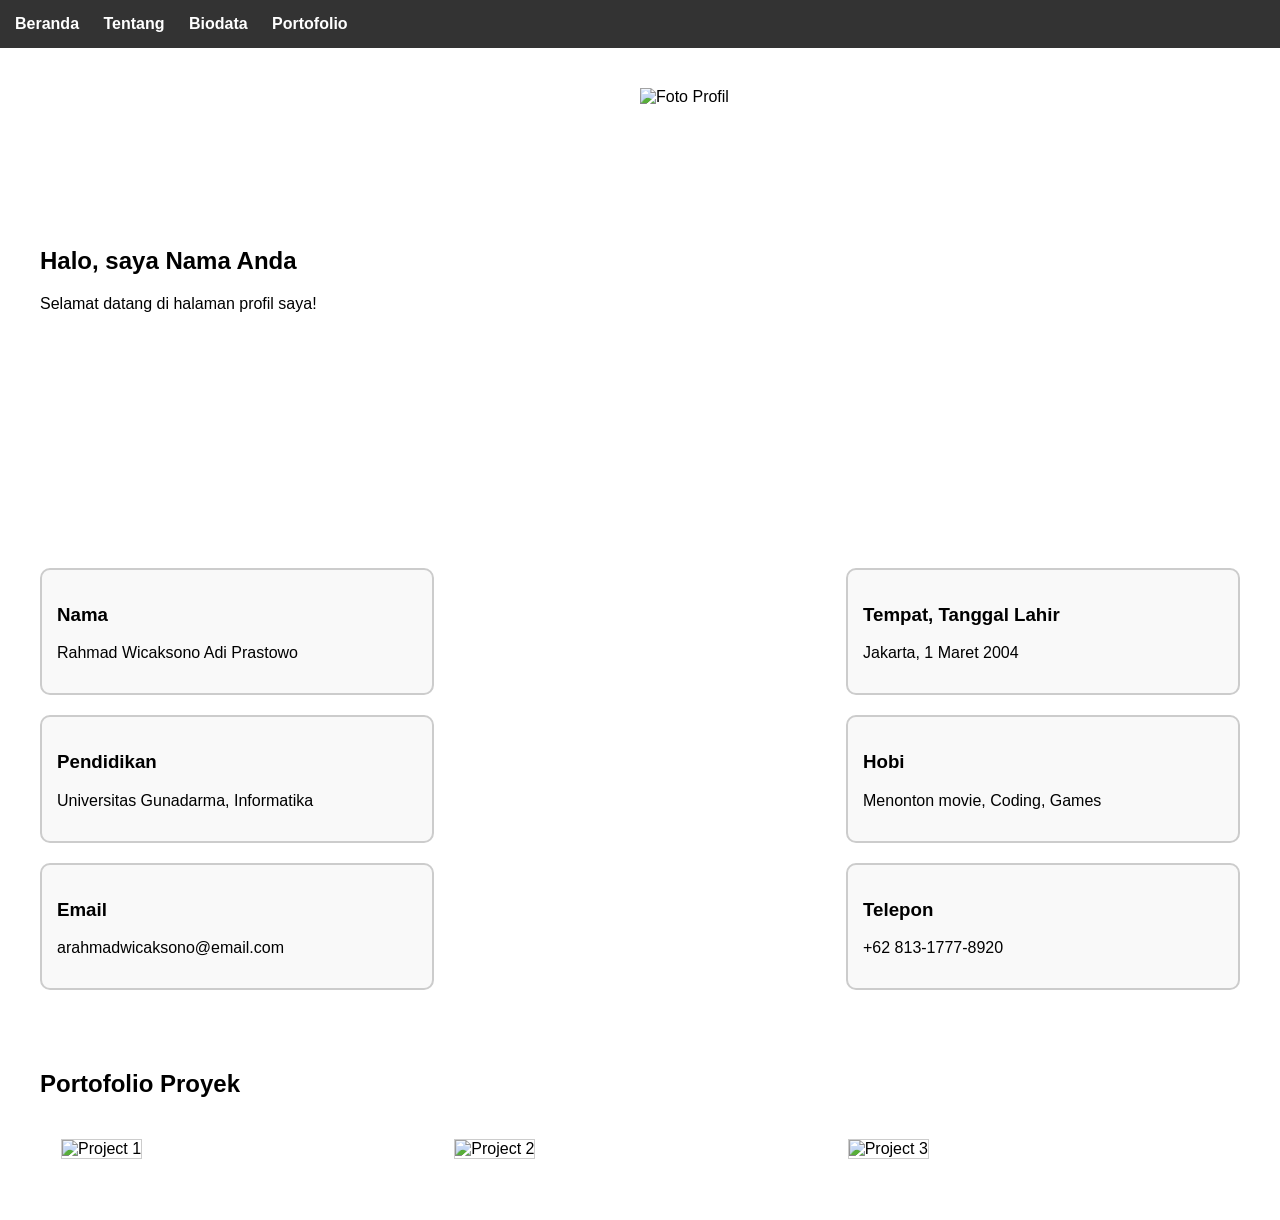
==== portofolio.html @ 7f67df23 "Initial commit: Profil Biodata HTML" ====
<!DOCTYPE html>
<html lang="id">
<head>
  <meta charset="UTF-8">
  <title>Profil Biodata</title>
  <style>
    body {
      font-family: Arial, sans-serif;
      margin: 0;
      padding: 0;
    }

    nav {
      background-color: #333;
      padding: 15px;
    }

    nav a {
      color: white;
      text-decoration: none;
      margin-right: 20px;
      font-weight: bold;
    }

    section {
      padding: 40px;
    }

    .intro {
      display: flex;
      align-items: center;
      justify-content: space-between;
    }

    .intro img {
      width: 600px;
      height: 400px;
      object-fit: cover;
    }

    .biodata {
      display: flex;
      flex-wrap: wrap;
      gap: 20px;
      justify-content: space-between;
    }

    .biodata-box {
      width: 30%;
      border: 2px solid #ccc;
      padding: 15px;
      border-radius: 10px;
      background-color: #f9f9f9;
    }

    .portfolio table {
      width: 100%;
      border-spacing: 20px;
    }

    .portfolio img {
      width: 350px;
      height: 200px;
      object-fit: cover;
      border: 1px solid #ccc;
    }

    h2 {
      margin-top: 0;
    }
  </style>
</head>
<body>

  <!-- Section 1: Navigasi -->
  <nav>
    <a href="#">Beranda</a>
    <a href="#">Tentang</a>
    <a href="#">Biodata</a>
    <a href="#">Portofolio</a>
  </nav>

  <!-- Section 2: Judul dan Gambar -->
  <section class="intro">
    <div>
      <h2>Halo, saya Nama Anda</h2>
      <p>Selamat datang di halaman profil saya!</p>
    </div>
    <img src="https://via.placeholder.com/600x400" alt="Foto Profil">
  </section>

  <!-- Section 3: Biodata (6 box About Me) -->
  <section class="biodata">
    <div class="biodata-box">
      <h3>Nama</h3>
      <p>Rahmad Wicaksono Adi Prastowo</p>
    </div>
    <div class="biodata-box">
      <h3>Tempat, Tanggal Lahir</h3>
      <p>Jakarta, 1 Maret 2004</p>
    </div>
    <div class="biodata-box">
      <h3>Pendidikan</h3>
      <p>Universitas Gunadarma, Informatika</p>
    </div>
    <div class="biodata-box">
      <h3>Hobi</h3>
      <p>Menonton movie, Coding, Games</p>
    </div>
    <div class="biodata-box">
      <h3>Email</h3>
      <p>arahmadwicaksono@email.com</p>
    </div>
    <div class="biodata-box">
      <h3>Telepon</h3>
      <p>+62 813-1777-8920</p>
    </div>
  </section>

  <!-- Section 4: Portofolio dengan HTML Table -->
  <section class="portfolio">
    <h2>Portofolio Proyek</h2>
    <table>
      <tr>
        <td><img src="https://via.placeholder.com/350x200" alt="Project 1"></td>
        <td><img src="https://via.placeholder.com/350x200" alt="Project 2"></td>
        <td><img src="https://via.placeholder.com/350x200" alt="Project 3"></td>
      </tr>
    </table>
  </section>

</body>
</html>
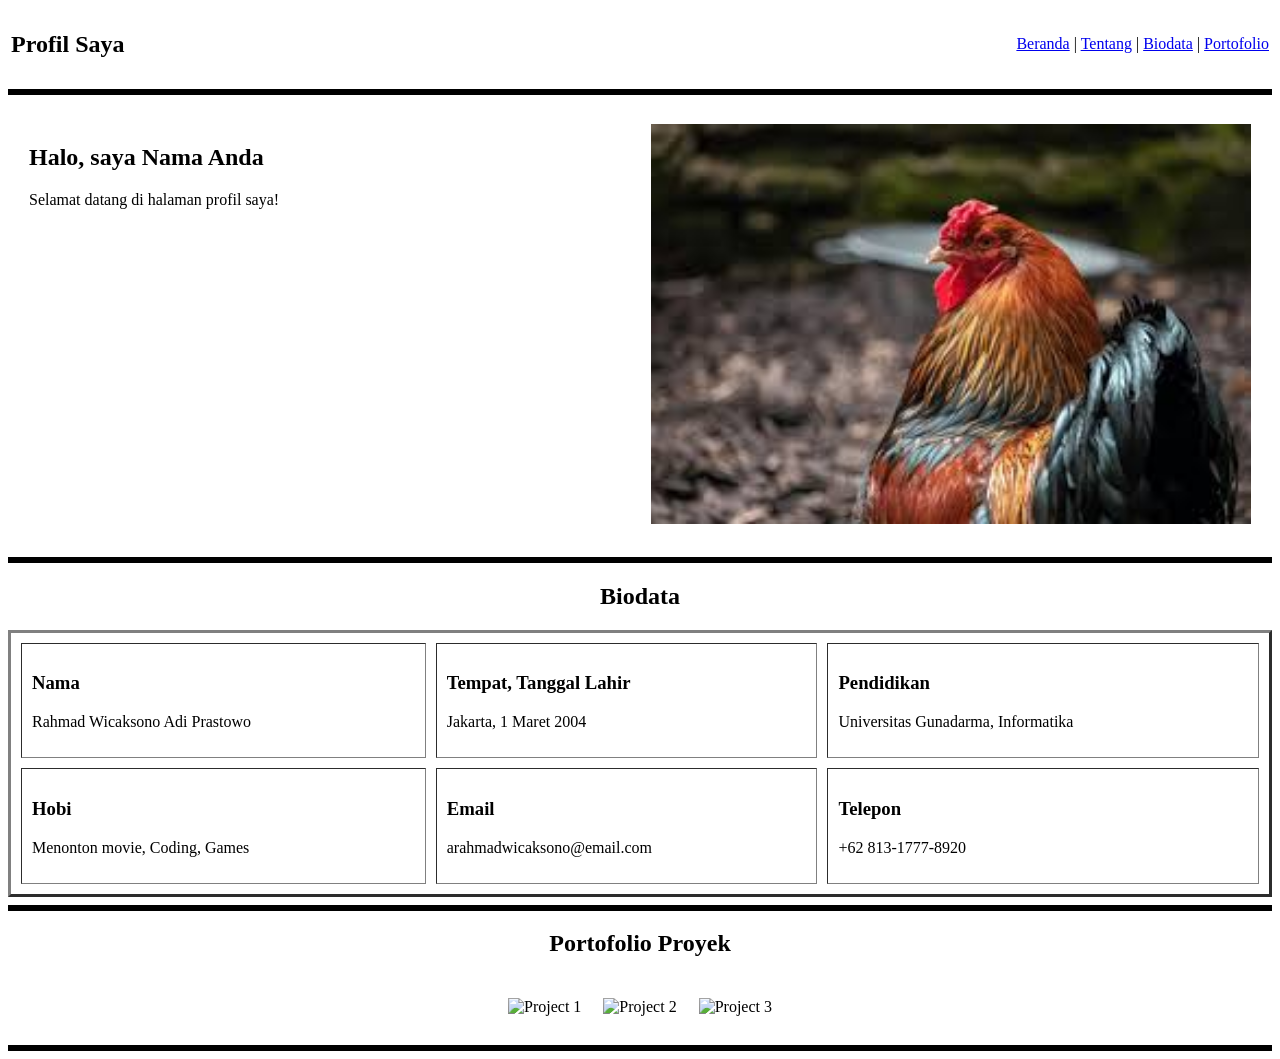
==== commit 240ef9c2: "Update: perubahan terbaru pada halaman profil" ====
--- a/portofolio.html
+++ b/portofolio.html
@@ -3,131 +3,103 @@
 <head>
   <meta charset="UTF-8">
   <title>Profil Biodata</title>
-  <style>
-    body {
-      font-family: Arial, sans-serif;
-      margin: 0;
-      padding: 0;
-    }
-
-    nav {
-      background-color: #333;
-      padding: 15px;
-    }
-
-    nav a {
-      color: white;
-      text-decoration: none;
-      margin-right: 20px;
-      font-weight: bold;
-    }
-
-    section {
-      padding: 40px;
-    }
-
-    .intro {
-      display: flex;
-      align-items: center;
-      justify-content: space-between;
-    }
-
-    .intro img {
-      width: 600px;
-      height: 400px;
-      object-fit: cover;
-    }
-
-    .biodata {
-      display: flex;
-      flex-wrap: wrap;
-      gap: 20px;
-      justify-content: space-between;
-    }
-
-    .biodata-box {
-      width: 30%;
-      border: 2px solid #ccc;
-      padding: 15px;
-      border-radius: 10px;
-      background-color: #f9f9f9;
-    }
-
-    .portfolio table {
-      width: 100%;
-      border-spacing: 20px;
-    }
-
-    .portfolio img {
-      width: 350px;
-      height: 200px;
-      object-fit: cover;
-      border: 1px solid #ccc;
-    }
-
-    h2 {
-      margin-top: 0;
-    }
-  </style>
 </head>
 <body>
 
-  <!-- Section 1: Navigasi -->
-  <nav>
-    <a href="#">Beranda</a>
-    <a href="#">Tentang</a>
-    <a href="#">Biodata</a>
-    <a href="#">Portofolio</a>
-  </nav>
-
-  <!-- Section 2: Judul dan Gambar -->
-  <section class="intro">
-    <div>
-      <h2>Halo, saya Nama Anda</h2>
-      <p>Selamat datang di halaman profil saya!</p>
-    </div>
-    <img src="https://via.placeholder.com/600x400" alt="Foto Profil">
-  </section>
-
-  <!-- Section 3: Biodata (6 box About Me) -->
-  <section class="biodata">
-    <div class="biodata-box">
-      <h3>Nama</h3>
-      <p>Rahmad Wicaksono Adi Prastowo</p>
-    </div>
-    <div class="biodata-box">
-      <h3>Tempat, Tanggal Lahir</h3>
-      <p>Jakarta, 1 Maret 2004</p>
-    </div>
-    <div class="biodata-box">
-      <h3>Pendidikan</h3>
-      <p>Universitas Gunadarma, Informatika</p>
-    </div>
-    <div class="biodata-box">
-      <h3>Hobi</h3>
-      <p>Menonton movie, Coding, Games</p>
-    </div>
-    <div class="biodata-box">
-      <h3>Email</h3>
-      <p>arahmadwicaksono@email.com</p>
-    </div>
-    <div class="biodata-box">
-      <h3>Telepon</h3>
-      <p>+62 813-1777-8920</p>
-    </div>
-  </section>
-
-  <!-- Section 4: Portofolio dengan HTML Table -->
-  <section class="portfolio">
-    <h2>Portofolio Proyek</h2>
-    <table>
+  <!-- Section 1: Judul dan Navigasi -->
+  <section>
+    <table width="100%">
       <tr>
-        <td><img src="https://via.placeholder.com/350x200" alt="Project 1"></td>
-        <td><img src="https://via.placeholder.com/350x200" alt="Project 2"></td>
-        <td><img src="https://via.placeholder.com/350x200" alt="Project 3"></td>
+        <td align="left">
+          <h1>Profil Saya</h1>
+        </td>
+        <td align="right">
+          <nav>
+            <a href="#">Beranda</a> |
+            <a href="#">Tentang</a> |
+            <a href="#">Biodata</a> |
+            <a href="#">Portofolio</a>
+          </nav>
+        </td>
       </tr>
     </table>
   </section>
 
+  <hr style="border: 3px solid black;">
+
+  <!-- Section 2: Judul dan Gambar -->
+  <section>
+    <table border="0" cellspacing="20" width="100%">
+      <tr>
+        <td width="50%" valign="top">
+          <h2>Halo, saya Nama Anda</h2>
+          <p>Selamat datang di halaman profil saya!</p>
+        </td>
+        <td width="50%" align="right">
+          <img src="[data-uri]" alt="Foto Profil" width="600" height="400">
+        </td>
+      </tr>
+    </table>
+  </section>
+
+  <hr style="border: 3px solid black;">
+
+  <!-- Section 3: Biodata -->
+  <section>
+    <center><h2>Biodata</h2></center>
+    <table border="3" cellpadding="10" cellspacing="10" width="100%">
+      <tr>
+        <td>
+          <h3>Nama</h3>
+          <p>Rahmad Wicaksono Adi Prastowo</p>
+        </td>
+        <td>
+          <h3>Tempat, Tanggal Lahir</h3>
+          <p>Jakarta, 1 Maret 2004</p>
+        </td>
+        <td>
+          <h3>Pendidikan</h3>
+          <p>Universitas Gunadarma, Informatika</p>
+        </td>
+      </tr>
+      <tr>
+        <td>
+          <h3>Hobi</h3>
+          <p>Menonton movie, Coding, Games</p>
+        </td>
+        <td>
+          <h3>Email</h3>
+          <p>arahmadwicaksono@email.com</p>
+        </td>
+        <td>
+          <h3>Telepon</h3>
+          <p>+62 813-1777-8920</p>
+        </td>
+      </tr>
+    </table>
+  </section>
+
+  <hr style="border: 3px solid black;">
+
+  <!-- Section 4: Portofolio -->
+  <section>
+    <center><h2>Portofolio Proyek</h2></center>
+    <table border="0" cellspacing="20" align="center">
+      <tr>
+        <td>
+          <img src="https://cdn.pixabay.com/photo/2017/03/01/08/55/app-2105993_960_720.png" alt="Project 1" width="350" height="200">
+        </td>
+        <td>
+          <img src="https://cdn.pixabay.com/photo/2017/08/10/03/29/ux-2616512_960_720.jpg" alt="Project 2" width="350" height="200">
+        </td>
+        <td>
+          <img src="https://cdn.pixabay.com/photo/2016/11/19/14/00/code-1839406_960_720.jpg" alt="Project 3" width="350" height="200">
+        </td>
+      </tr>
+    </table>
+  </section>
+
+  <hr style="border: 3px solid black;">
+
 </body>
 </html>
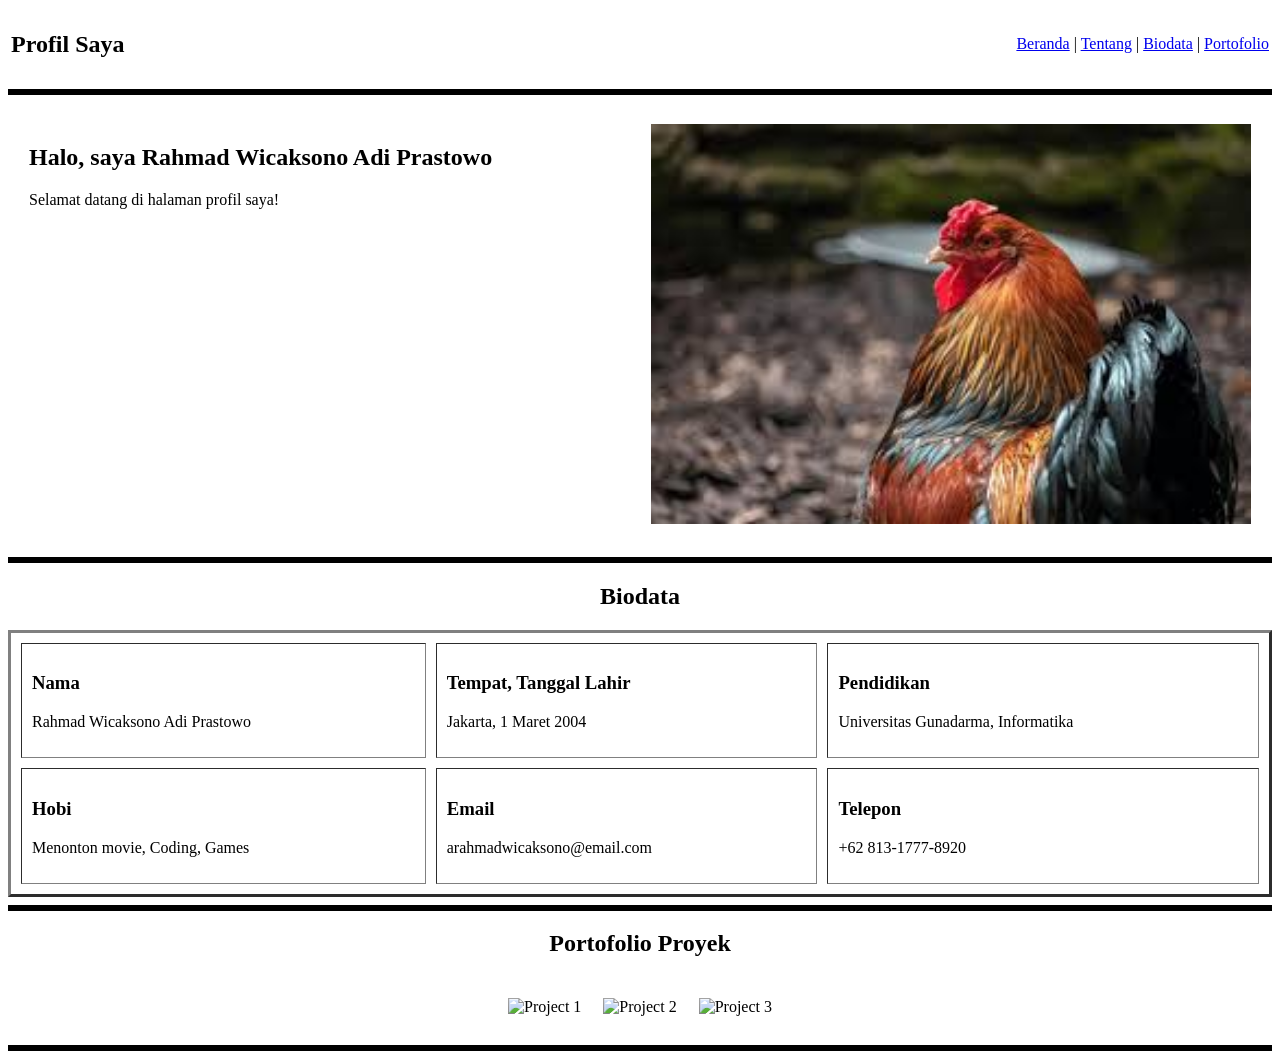
==== commit 3d5d3fd1: "update" ====
--- a/portofolio.html
+++ b/portofolio.html
@@ -3,6 +3,7 @@
 <head>
   <meta charset="UTF-8">
   <title>Profil Biodata</title>
+  <link rel="stylesheet" href="style.css">
 </head>
 <body>
 
@@ -32,7 +33,7 @@
     <table border="0" cellspacing="20" width="100%">
       <tr>
         <td width="50%" valign="top">
-          <h2>Halo, saya Nama Anda</h2>
+          <h2>Halo, saya Rahmad Wicaksono Adi Prastowo</h2>
           <p>Selamat datang di halaman profil saya!</p>
         </td>
         <td width="50%" align="right">
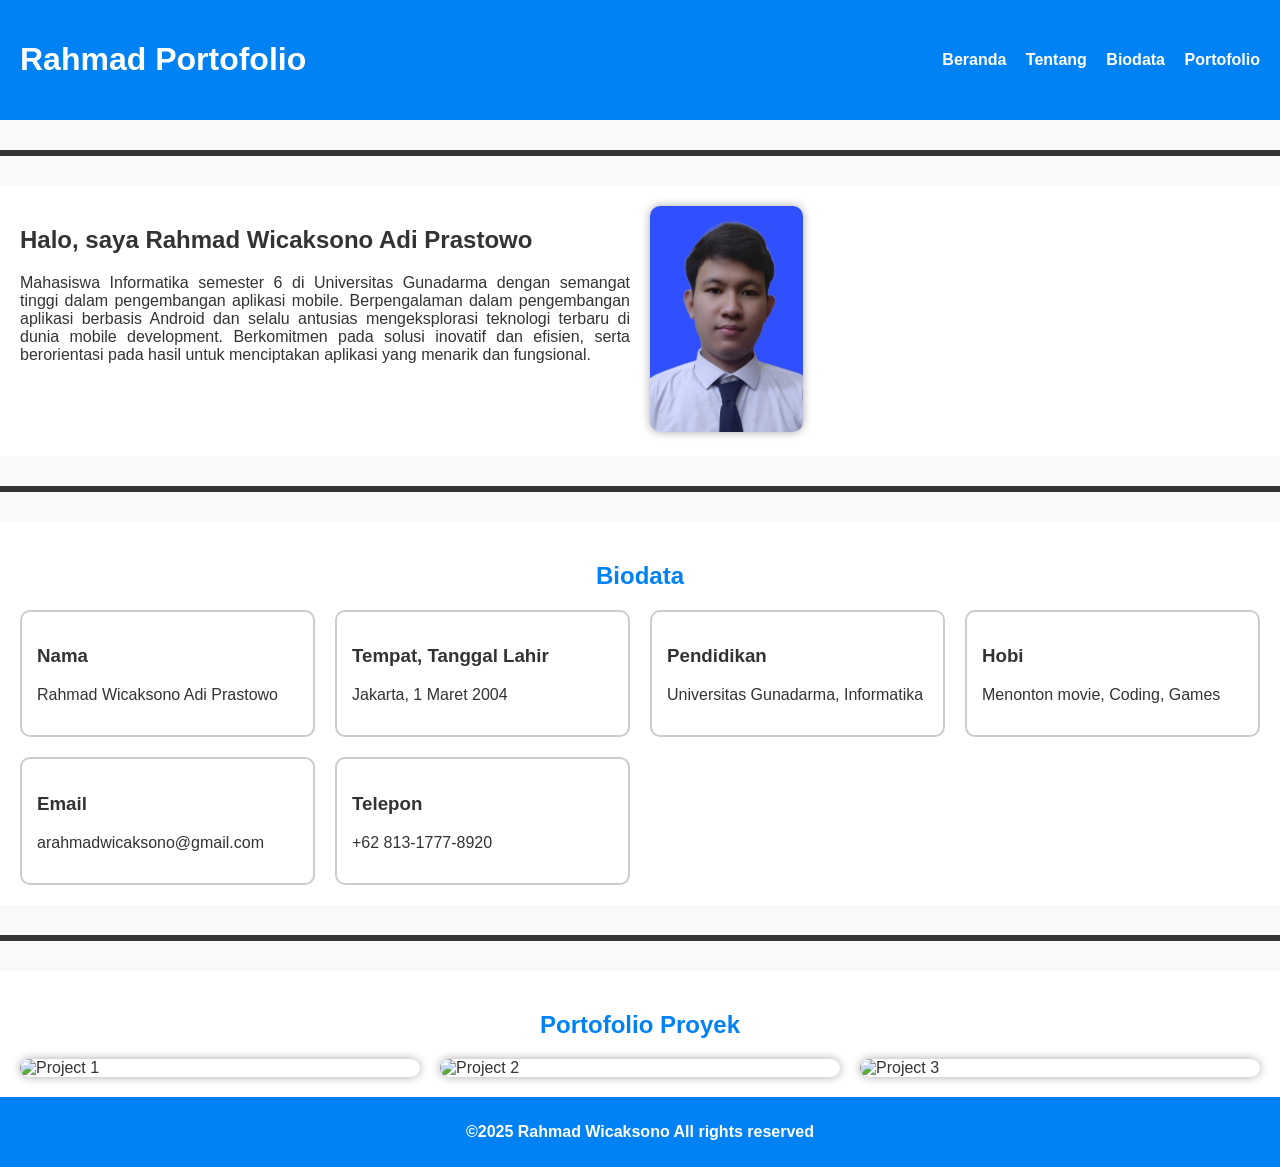
==== commit 8fbb7933: "update" ====
--- a/portofolio.html
+++ b/portofolio.html
@@ -2,105 +2,88 @@
 <html lang="id">
 <head>
   <meta charset="UTF-8">
+  <meta name="viewport" content="width=device-width, initial-scale=1.0">
   <title>Profil Biodata</title>
   <link rel="stylesheet" href="style.css">
 </head>
 <body>
 
-  <!-- Section 1: Judul dan Navigasi -->
-  <section>
-    <table width="100%">
-      <tr>
-        <td align="left">
-          <h1>Profil Saya</h1>
-        </td>
-        <td align="right">
-          <nav>
-            <a href="#">Beranda</a> |
-            <a href="#">Tentang</a> |
-            <a href="#">Biodata</a> |
-            <a href="#">Portofolio</a>
-          </nav>
-        </td>
-      </tr>
-    </table>
+  <!-- Section 1: Header dan Navigasi -->
+  <header class="header">
+    <h1>Rahmad Portofolio</h1>
+    <nav class="nav">
+      <a href="#">Beranda</a>
+      <a href="#about">Tentang</a>
+      <a href="#biodata">Biodata</a>
+      <a href="#portofolio">Portofolio</a>
+    </nav>
+  </header>
+
+  <hr>
+
+  <!-- Section 2: Perkenalan dan Gambar -->
+  <section id="about" class="intro">
+    <div class="intro-text">
+      <h2>Halo, saya Rahmad Wicaksono Adi Prastowo</h2>
+      <p>Mahasiswa Informatika semester 6 di Universitas Gunadarma dengan semangat tinggi dalam pengembangan aplikasi mobile. 
+        Berpengalaman dalam pengembangan aplikasi berbasis Android dan selalu antusias mengeksplorasi teknologi terbaru di dunia mobile development. 
+        Berkomitmen pada solusi inovatif dan efisien, serta berorientasi pada hasil untuk menciptakan aplikasi yang menarik dan fungsional.</p>
+    </div>
+    <div class="intro-img">
+      <img src="images/Foto Profile.jpg" alt="Foto Profil">
+    </div>
   </section>
 
-  <hr style="border: 3px solid black;">
+  <hr>
 
-  <!-- Section 2: Judul dan Gambar -->
-  <section>
-    <table border="0" cellspacing="20" width="100%">
-      <tr>
-        <td width="50%" valign="top">
-          <h2>Halo, saya Rahmad Wicaksono Adi Prastowo</h2>
-          <p>Selamat datang di halaman profil saya!</p>
-        </td>
-        <td width="50%" align="right">
-          <img src="[data-uri]" alt="Foto Profil" width="600" height="400">
-        </td>
-      </tr>
-    </table>
+  <!-- Section 3: Biodata -->
+  <section id="biodata" class="biodata">
+    <h2>Biodata</h2>
+    <div class="biodata-grid">
+      <div class="biodata-item">
+        <h3>Nama</h3>
+        <p>Rahmad Wicaksono Adi Prastowo</p>
+      </div>
+      <div class="biodata-item">
+        <h3>Tempat, Tanggal Lahir</h3>
+        <p>Jakarta, 1 Maret 2004</p>
+      </div>
+      <div class="biodata-item">
+        <h3>Pendidikan</h3>
+        <p>Universitas Gunadarma, Informatika</p>
+      </div>
+      <div class="biodata-item">
+        <h3>Hobi</h3>
+        <p>Menonton movie, Coding, Games</p>
+      </div>
+      <div class="biodata-item">
+        <h3>Email</h3>
+        <p>arahmadwicaksono@gmail.com</p>
+      </div>
+      <div class="biodata-item">
+        <h3>Telepon</h3>
+        <p>+62 813-1777-8920</p>
+      </div>
+    </div>
   </section>
 
-  <hr style="border: 3px solid black;">
+  <hr>
 
-  <!-- Section 3: Biodata -->
-  <section>
-    <center><h2>Biodata</h2></center>
-    <table border="3" cellpadding="10" cellspacing="10" width="100%">
-      <tr>
-        <td>
-          <h3>Nama</h3>
-          <p>Rahmad Wicaksono Adi Prastowo</p>
-        </td>
-        <td>
-          <h3>Tempat, Tanggal Lahir</h3>
-          <p>Jakarta, 1 Maret 2004</p>
-        </td>
-        <td>
-          <h3>Pendidikan</h3>
-          <p>Universitas Gunadarma, Informatika</p>
-        </td>
-      </tr>
-      <tr>
-        <td>
-          <h3>Hobi</h3>
-          <p>Menonton movie, Coding, Games</p>
-        </td>
-        <td>
-          <h3>Email</h3>
-          <p>arahmadwicaksono@email.com</p>
-        </td>
-        <td>
-          <h3>Telepon</h3>
-          <p>+62 813-1777-8920</p>
-        </td>
-      </tr>
-    </table>
+  <!-- Section 4: Portofolio -->
+  <section id="portofolio" class="portofolio">
+    <h2>Portofolio Proyek</h2>
+    <div class="portofolio-grid">
+      <img src="https://cdn.pixabay.com/photo/2017/03/01/08/55/app-2105993_960_720.png" alt="Project 1">
+      <img src="https://cdn.pixabay.com/photo/2017/08/10/03/29/ux-2616512_960_720.jpg" alt="Project 2">
+      <img src="https://cdn.pixabay.com/photo/2016/11/19/14/00/code-1839406_960_720.jpg" alt="Project 3">
+    </div>
   </section>
 
-  <hr style="border: 3px solid black;">
-
-  <!-- Section 4: Portofolio -->
-  <section>
-    <center><h2>Portofolio Proyek</h2></center>
-    <table border="0" cellspacing="20" align="center">
-      <tr>
-        <td>
-          <img src="https://cdn.pixabay.com/photo/2017/03/01/08/55/app-2105993_960_720.png" alt="Project 1" width="350" height="200">
-        </td>
-        <td>
-          <img src="https://cdn.pixabay.com/photo/2017/08/10/03/29/ux-2616512_960_720.jpg" alt="Project 2" width="350" height="200">
-        </td>
-        <td>
-          <img src="https://cdn.pixabay.com/photo/2016/11/19/14/00/code-1839406_960_720.jpg" alt="Project 3" width="350" height="200">
-        </td>
-      </tr>
-    </table>
+  <section class="footer">
+    <footer>
+      <p>©2025 Rahmad Wicaksono All rights reserved</p>
+    </footer>
   </section>
-
-  <hr style="border: 3px solid black;">
 
 </body>
 </html>
--- a/style.css
+++ b/style.css
@@ -0,0 +1,141 @@
+/* style.css */
+body {
+    font-family: 'Segoe UI', sans-serif;
+    margin: 0;
+    padding: 0;
+    background: #f9f9f9;
+    color: #333333;
+  }
+  
+  hr {
+    border: 3px solid #333;
+    margin: 30px 0;
+  }
+  
+  .header {
+    background-color: #0082f5;
+    color: white;
+    padding: 20px;
+    display: grid;
+    grid-template-columns: 1fr auto;
+    align-items: center;
+  }
+  
+  .nav a {
+    color: white;
+    text-decoration: none;
+    margin-left: 15px;
+    font-weight: bold;
+  }
+  
+  .nav a:hover {
+    text-decoration: underline;
+  }
+  
+  .intro {
+    display: grid;
+    grid-template-columns: 1fr 1fr;
+    padding: 20px;
+    gap: 20px;
+    background: #ffffff;
+  }
+  
+  .intro-text h2, p {
+    text-align: justify;
+  }
+  .intro-img img {
+    width: 25%;
+    height: auto;
+    border-radius: 10px;
+    box-shadow: 0 0 10px #aaa;
+  }
+  
+  .biodata {
+    padding: 20px;
+    background-color: #ffffff;
+  }
+  
+  .biodata h2 {
+    text-align: center;
+    margin-bottom: 20px;
+    color: #0082f5;;
+  }
+  
+  .biodata-grid {
+    display: grid;
+    grid-template-columns: repeat(auto-fit, minmax(250px, 1fr));
+    gap: 20px;
+  }
+  
+  .biodata-item {
+    background: white;
+    padding: 15px;
+    border: 2px solid #ccc;
+    border-radius: 10px;
+  }
+
+  .biodata-item p {
+    text-align: start;
+  }
+  
+  .portofolio {
+    padding: 20px;
+    background-color: #ffffff;
+  }
+  
+  .portofolio h2 {
+    text-align: center;
+    margin-bottom: 20px;
+    color: #0082f5;;
+  }
+  
+  .portofolio-grid {
+    display: grid;
+    grid-template-columns: repeat(auto-fit, minmax(280px, 1fr));
+    gap: 20px;
+  }
+  
+  .portofolio-grid img {
+    width: 100%;
+    height: auto;
+    border-radius: 10px;
+    box-shadow: 0 0 10px #aaa;
+  }
+
+  .footer {
+    background-color: #0082f5;
+    color: white;
+    padding: 10px;
+    display: grid;
+    grid-template-columns: 1fr auto;
+    font-weight: 600;
+    justify-items: center;
+  }
+
+  /* Responsif */
+  @media screen and (max-width: 768px) {
+    .intro {
+      grid-template-columns: 1fr;
+      text-align: center;
+    }
+  
+    .intro-img {
+      order: -1;
+    }
+
+    .footer-text {
+        text-align: justify;
+    }
+  }
+  
+  @media screen and (max-width: 480px) {
+    .header {
+      grid-template-columns: 1fr;
+      text-align: center;
+    }
+  
+    .nav {
+      margin-top: 10px;
+    }
+  }
+  
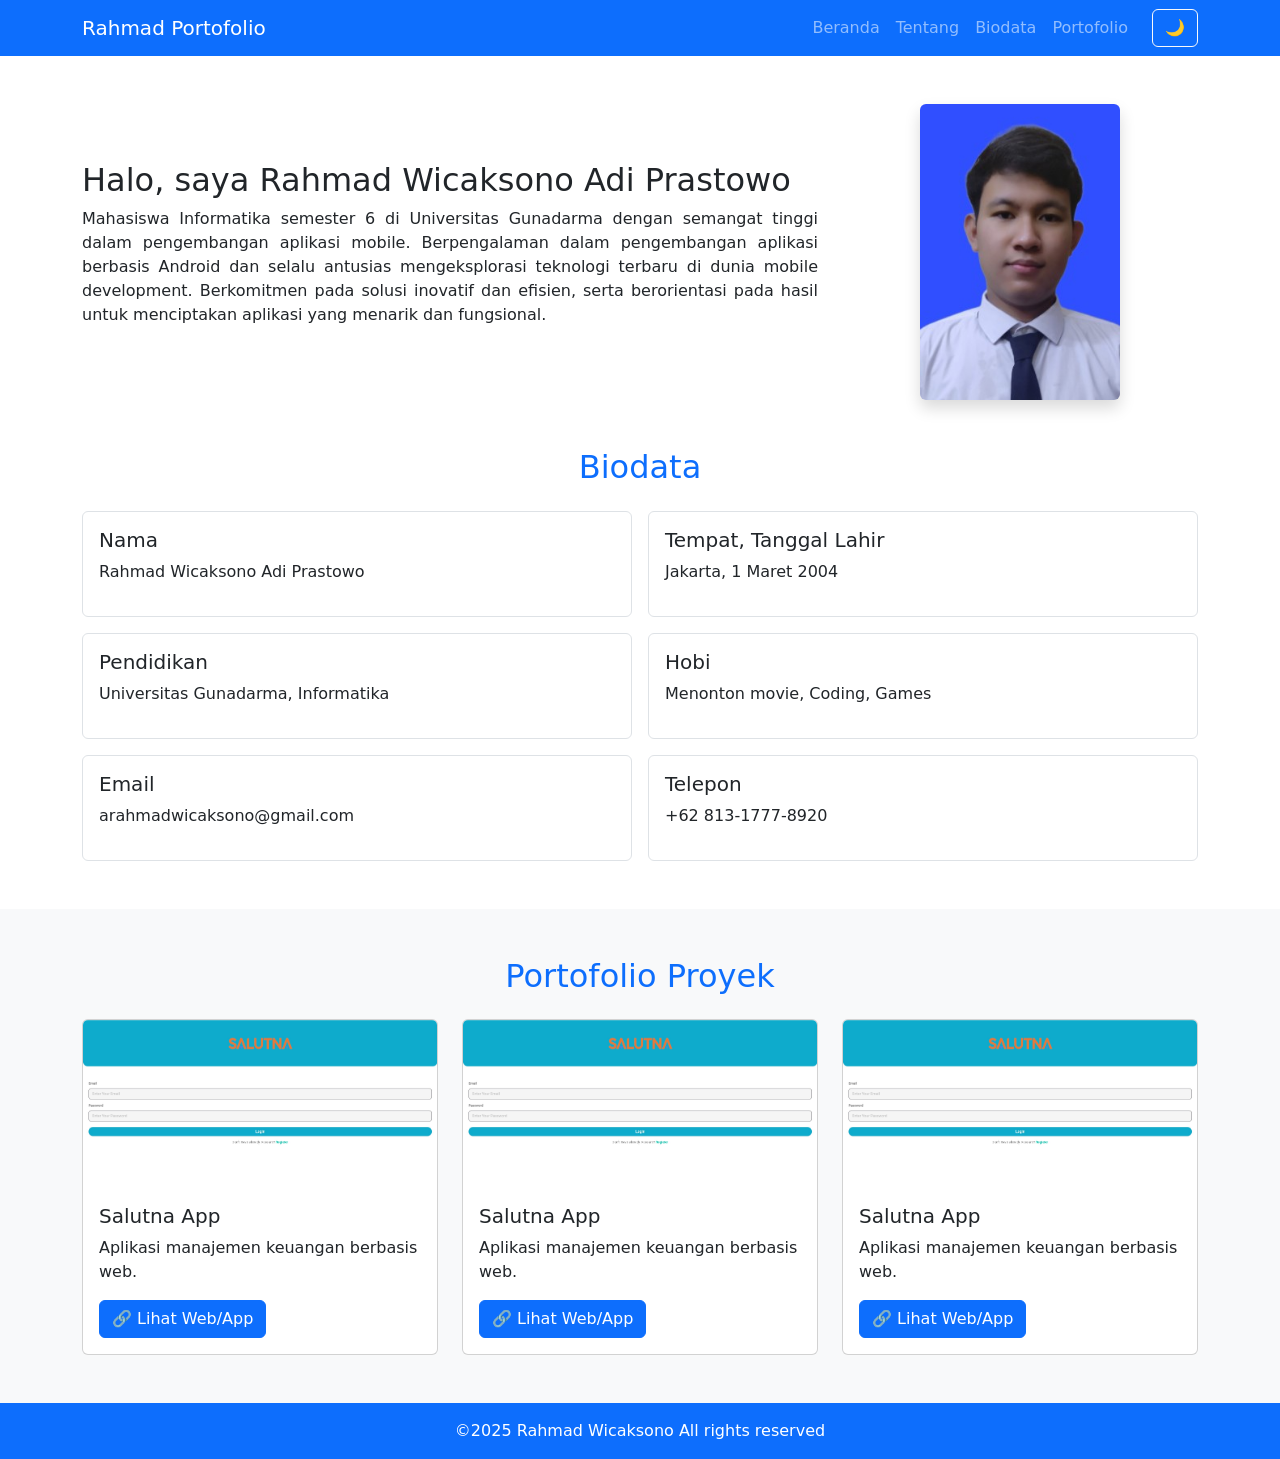
==== commit 50f44a74: "update" ====
--- a/portofolio.html
+++ b/portofolio.html
@@ -1,89 +1,205 @@
 <!DOCTYPE html>
 <html lang="id">
 <head>
-  <meta charset="UTF-8">
-  <meta name="viewport" content="width=device-width, initial-scale=1.0">
-  <title>Profil Biodata</title>
+  <meta charset="UTF-8" />
+  <meta name="viewport" content="width=device-width, initial-scale=1.0"/>
+  <title>Profil Biodata - Rahmad</title>
+  <link href="https://cdn.jsdelivr.net/npm/bootstrap@5.3.5/dist/css/bootstrap.min.css" rel="stylesheet">
   <link rel="stylesheet" href="style.css">
 </head>
 <body>
 
-  <!-- Section 1: Header dan Navigasi -->
-  <header class="header">
-    <h1>Rahmad Portofolio</h1>
-    <nav class="nav">
-      <a href="#">Beranda</a>
-      <a href="#about">Tentang</a>
-      <a href="#biodata">Biodata</a>
-      <a href="#portofolio">Portofolio</a>
-    </nav>
-  </header>
-
-  <hr>
-
-  <!-- Section 2: Perkenalan dan Gambar -->
-  <section id="about" class="intro">
-    <div class="intro-text">
-      <h2>Halo, saya Rahmad Wicaksono Adi Prastowo</h2>
-      <p>Mahasiswa Informatika semester 6 di Universitas Gunadarma dengan semangat tinggi dalam pengembangan aplikasi mobile. 
-        Berpengalaman dalam pengembangan aplikasi berbasis Android dan selalu antusias mengeksplorasi teknologi terbaru di dunia mobile development. 
-        Berkomitmen pada solusi inovatif dan efisien, serta berorientasi pada hasil untuk menciptakan aplikasi yang menarik dan fungsional.</p>
-    </div>
-    <div class="intro-img">
-      <img src="images/Foto Profile.jpg" alt="Foto Profil">
+  <!-- Navigasi -->
+  <nav class="navbar navbar-expand-lg navbar-dark bg-primary">
+    <div class="container">
+      <a class="navbar-brand" href="#">Rahmad Portofolio</a>
+      <button class="navbar-toggler" type="button" data-bs-toggle="collapse" data-bs-target="#navbarNav">
+        <span class="navbar-toggler-icon"></span>
+      </button>
+      <div class="collapse navbar-collapse justify-content-end" id="navbarNav">
+        <ul class="navbar-nav">
+          <li class="nav-item"><a class="nav-link" href="#">Beranda</a></li>
+          <li class="nav-item"><a class="nav-link" href="#about">Tentang</a></li>
+          <li class="nav-item"><a class="nav-link" href="#biodata">Biodata</a></li>
+          <li class="nav-item"><a class="nav-link" href="#portofolio">Portofolio</a></li>
+        </ul>
+        <button id="toggleDark" class="btn btn-outline-light ms-3">🌙</button>
+      </div>
+    </div>
+  </nav>
+
+  <!-- Section About -->
+  <section id="about" class="container my-5">
+    <div class="row align-items-center">
+      <div class="col-md-8">
+        <h2>Halo, saya Rahmad Wicaksono Adi Prastowo</h2>
+        <p class="text-justify">
+          Mahasiswa Informatika semester 6 di Universitas Gunadarma dengan semangat tinggi dalam pengembangan aplikasi mobile. 
+          Berpengalaman dalam pengembangan aplikasi berbasis Android dan selalu antusias mengeksplorasi teknologi terbaru di dunia mobile development. 
+          Berkomitmen pada solusi inovatif dan efisien, serta berorientasi pada hasil untuk menciptakan aplikasi yang menarik dan fungsional.
+        </p>
+      </div>
+      <div class="col-md-4 text-center">
+        <img src="images/Foto Profile.jpg" alt="Foto Profil" class="img-fluid rounded shadow" width="200">
+      </div>
     </div>
   </section>
 
-  <hr>
-
-  <!-- Section 3: Biodata -->
-  <section id="biodata" class="biodata">
-    <h2>Biodata</h2>
-    <div class="biodata-grid">
-      <div class="biodata-item">
-        <h3>Nama</h3>
-        <p>Rahmad Wicaksono Adi Prastowo</p>
-      </div>
-      <div class="biodata-item">
-        <h3>Tempat, Tanggal Lahir</h3>
-        <p>Jakarta, 1 Maret 2004</p>
-      </div>
-      <div class="biodata-item">
-        <h3>Pendidikan</h3>
-        <p>Universitas Gunadarma, Informatika</p>
-      </div>
-      <div class="biodata-item">
-        <h3>Hobi</h3>
-        <p>Menonton movie, Coding, Games</p>
-      </div>
-      <div class="biodata-item">
-        <h3>Email</h3>
-        <p>arahmadwicaksono@gmail.com</p>
-      </div>
-      <div class="biodata-item">
-        <h3>Telepon</h3>
-        <p>+62 813-1777-8920</p>
+  <!-- Section Biodata -->
+  <section id="biodata" class="container my-5">
+    <h2 class="text-center text-primary mb-4">Biodata</h2>
+    <div class="row g-3">
+      <div class="col-md-6">
+        <div class="border rounded p-3">
+          <h5>Nama</h5>
+          <p>Rahmad Wicaksono Adi Prastowo</p>
+        </div>
+      </div>
+      <div class="col-md-6">
+        <div class="border rounded p-3">
+          <h5>Tempat, Tanggal Lahir</h5>
+          <p>Jakarta, 1 Maret 2004</p>
+        </div>
+      </div>
+      <div class="col-md-6">
+        <div class="border rounded p-3">
+          <h5>Pendidikan</h5>
+          <p>Universitas Gunadarma, Informatika</p>
+        </div>
+      </div>
+      <div class="col-md-6">
+        <div class="border rounded p-3">
+          <h5>Hobi</h5>
+          <p>Menonton movie, Coding, Games</p>
+        </div>
+      </div>
+      <div class="col-md-6">
+        <div class="border rounded p-3">
+          <h5>Email</h5>
+          <p>arahmadwicaksono@gmail.com</p>
+        </div>
+      </div>
+      <div class="col-md-6">
+        <div class="border rounded p-3">
+          <h5>Telepon</h5>
+          <p>+62 813-1777-8920</p>
+        </div>
       </div>
     </div>
   </section>
 
-  <hr>
-
-  <!-- Section 4: Portofolio -->
-  <section id="portofolio" class="portofolio">
-    <h2>Portofolio Proyek</h2>
-    <div class="portofolio-grid">
-      <img src="https://cdn.pixabay.com/photo/2017/03/01/08/55/app-2105993_960_720.png" alt="Project 1">
-      <img src="https://cdn.pixabay.com/photo/2017/08/10/03/29/ux-2616512_960_720.jpg" alt="Project 2">
-      <img src="https://cdn.pixabay.com/photo/2016/11/19/14/00/code-1839406_960_720.jpg" alt="Project 3">
+  <!-- Section Portofolio -->
+  <section id="portofolio" class="py-5 bg-light">
+    <div class="container">
+      <h2 class="text-center text-primary mb-4">Portofolio Proyek</h2>
+      <div class="row g-4">
+        <!-- Project 1 -->
+        <div class="col-md-4">
+          <div class="card h-100">
+            <img src="/images/Salutna.jpg" class="card-img-top" alt="Salutna App" data-bs-toggle="modal" data-bs-target="#projectModal1" style="cursor: pointer;">
+            <div class="card-body">
+              <h5 class="card-title">Salutna App</h5>
+              <p class="card-text">Aplikasi manajemen keuangan berbasis web.</p>
+              <a href="https://salutna.vercel.app/" target="_blank" class="btn btn-primary">
+                🔗 Lihat Web/App
+              </a>
+            </div>
+          </div>
+        </div>
+  
+        <!-- Project 2 -->
+        <div class="col-md-4">
+          <div class="card h-100">
+            <img src="/images/Salutna.jpg" class="card-img-top" alt="Salutna App" data-bs-toggle="modal" data-bs-target="#projectModal1" style="cursor: pointer;">
+            <div class="card-body">
+              <h5 class="card-title">Salutna App</h5>
+              <p class="card-text">Aplikasi manajemen keuangan berbasis web.</p>
+              <a href="https://salutna.vercel.app/" target="_blank" class="btn btn-primary">
+                🔗 Lihat Web/App
+              </a>
+            </div>
+          </div>
+        </div>
+  
+        <!-- Project 3 -->
+        <div class="col-md-4">
+          <div class="card h-100">
+            <img src="/images/Salutna.jpg" class="card-img-top" alt="Salutna App" data-bs-toggle="modal" data-bs-target="#projectModal1" style="cursor: pointer;">
+            <div class="card-body">
+              <h5 class="card-title">Salutna App</h5>
+              <p class="card-text">Aplikasi manajemen keuangan berbasis web.</p>
+              <a href="https://salutna.vercel.app/" target="_blank" class="btn btn-primary">
+                🔗 Lihat Web/App
+              </a>
+            </div>
+          </div>
+        </div>
+      </div>
     </div>
   </section>
-
-  <section class="footer">
-    <footer>
-      <p>©2025 Rahmad Wicaksono All rights reserved</p>
-    </footer>
-  </section>
-
+  
+
+  <!-- Footer -->
+  <footer class="bg-primary text-white text-center py-3">
+    ©2025 Rahmad Wicaksono All rights reserved
+  </footer>
+
+  <!-- Modal 1 -->
+  <div class="modal fade" id="projectModal1" tabindex="-1" aria-hidden="true">
+    <div class="modal-dialog modal-dialog-centered modal-lg">
+      <div class="modal-content">
+        <div class="modal-header">
+          <h5 class="modal-title">Salutna App</h5>
+          <button type="button" class="btn-close" data-bs-dismiss="modal"></button>
+        </div>
+        <div class="modal-body">
+          <img src="/images/Salutna.jpg" class="img-fluid mb-3" alt="Salutna App">
+          <p>Aplikasi Manajemen Keuangan berbasis web, bisa mendata pengeluaran dan pemasukan. Kemudian terdapat diagram batang atau statistik untuk melihat secara garis besar bagaimana pemasukan dan pengeluaran dalam beberapa bulan terakhir</p>
+        </div>
+      </div>
+    </div>
+  </div>
+
+  <!-- Modal 2 -->
+  <div class="modal fade" id="projectModal2" tabindex="-1" aria-hidden="true">
+    <div class="modal-dialog modal-dialog-centered modal-lg">
+      <div class="modal-content">
+        <div class="modal-header">
+          <h5 class="modal-title">Proyek 2</h5>
+          <button type="button" class="btn-close" data-bs-dismiss="modal"></button>
+        </div>
+        <div class="modal-body">
+          <img src="https://cdn.pixabay.com/photo/2016/11/19/14/00/code-1839406_960_720.jpg" class="img-fluid mb-3" alt="Project 2">
+          <p>Deskripsi proyek 2...</p>
+        </div>
+      </div>
+    </div>
+  </div>
+
+  <!-- Modal 3 -->
+  <div class="modal fade" id="projectModal3" tabindex="-1" aria-hidden="true">
+    <div class="modal-dialog modal-dialog-centered modal-lg">
+      <div class="modal-content">
+        <div class="modal-header">
+          <h5 class="modal-title">Proyek 3</h5>
+          <button type="button" class="btn-close" data-bs-dismiss="modal"></button>
+        </div>
+        <div class="modal-body">
+          <img src="https://cdn.pixabay.com/photo/2016/11/19/14/00/code-1839406_960_720.jpg" class="img-fluid mb-3" alt="Project 3">
+          <p>Deskripsi proyek 3...</p>
+        </div>
+      </div>
+    </div>
+  </div>
+
+  <!-- Bootstrap JS -->
+  <script src="https://cdn.jsdelivr.net/npm/bootstrap@5.3.5/dist/js/bootstrap.bundle.min.js"></script>
+  <script>
+    const toggleButton = document.getElementById('toggleDark');
+    toggleButton.addEventListener('click', () => {
+      document.body.classList.toggle('dark-mode');
+      toggleButton.textContent = document.body.classList.contains('dark-mode') ? '☀️' : '🌙';
+    });
+  </script>  
 </body>
 </html>
--- a/style.css
+++ b/style.css
@@ -1,141 +1,53 @@
-/* style.css */
-body {
-    font-family: 'Segoe UI', sans-serif;
-    margin: 0;
-    padding: 0;
-    background: #f9f9f9;
-    color: #333333;
-  }
-  
-  hr {
-    border: 3px solid #333;
-    margin: 30px 0;
-  }
-  
-  .header {
-    background-color: #0082f5;
-    color: white;
-    padding: 20px;
-    display: grid;
-    grid-template-columns: 1fr auto;
-    align-items: center;
-  }
-  
-  .nav a {
-    color: white;
-    text-decoration: none;
-    margin-left: 15px;
-    font-weight: bold;
-  }
-  
-  .nav a:hover {
-    text-decoration: underline;
-  }
-  
-  .intro {
-    display: grid;
-    grid-template-columns: 1fr 1fr;
-    padding: 20px;
-    gap: 20px;
-    background: #ffffff;
-  }
-  
-  .intro-text h2, p {
-    text-align: justify;
-  }
-  .intro-img img {
-    width: 25%;
-    height: auto;
-    border-radius: 10px;
-    box-shadow: 0 0 10px #aaa;
-  }
-  
-  .biodata {
-    padding: 20px;
-    background-color: #ffffff;
-  }
-  
-  .biodata h2 {
-    text-align: center;
-    margin-bottom: 20px;
-    color: #0082f5;;
-  }
-  
-  .biodata-grid {
-    display: grid;
-    grid-template-columns: repeat(auto-fit, minmax(250px, 1fr));
-    gap: 20px;
-  }
-  
-  .biodata-item {
-    background: white;
-    padding: 15px;
-    border: 2px solid #ccc;
-    border-radius: 10px;
-  }
+/* Dark Mode Styles */
+body.dark-mode {
+  background-color: #121212;
+  color: #e0e0e0;
+}
 
-  .biodata-item p {
-    text-align: start;
-  }
-  
-  .portofolio {
-    padding: 20px;
-    background-color: #ffffff;
-  }
-  
-  .portofolio h2 {
-    text-align: center;
-    margin-bottom: 20px;
-    color: #0082f5;;
-  }
-  
-  .portofolio-grid {
-    display: grid;
-    grid-template-columns: repeat(auto-fit, minmax(280px, 1fr));
-    gap: 20px;
-  }
-  
-  .portofolio-grid img {
-    width: 100%;
-    height: auto;
-    border-radius: 10px;
-    box-shadow: 0 0 10px #aaa;
-  }
+body.dark-mode .header {
+  background-color: #1f1f1f;
+}
 
-  .footer {
-    background-color: #0082f5;
-    color: white;
-    padding: 10px;
-    display: grid;
-    grid-template-columns: 1fr auto;
-    font-weight: 600;
-    justify-items: center;
-  }
+body.dark-mode .biodata-item,
+body.dark-mode .portofolio,
+body.dark-mode .intro,
+body.dark-mode .footer {
+  background-color: #2a2a2a;
+  color: #f0f0f0;
+  border-color: #444;
+}
 
-  /* Responsif */
-  @media screen and (max-width: 768px) {
-    .intro {
-      grid-template-columns: 1fr;
-      text-align: center;
-    }
-  
-    .intro-img {
-      order: -1;
-    }
+body.dark-mode .modal-content {
+  background-color: #2a2a2a;
+  color: #f0f0f0;
+  border-color: #444;
+}
 
-    .footer-text {
-        text-align: justify;
-    }
-  }
-  
-  @media screen and (max-width: 480px) {
-    .header {
-      grid-template-columns: 1fr;
-      text-align: center;
-    }
-  
-    .nav {
-      margin-top: 10px;
-    }
-  }
-  +.dark-mode .modal-body {
+  background-color: #2c2c2c;
+  color: #fff;
+}
+
+body.dark-mode a {
+  color: #9bd1ff;
+}
+
+body.dark-mode #portofolio {
+  background-color: #1e1e1e;
+}
+
+/* Ubah warna card */
+body.dark-mode .card {
+  background-color: #2c2c2c;
+  color: #ffffff;
+  border: 1px solid #444;
+}
+
+body.dark-mode .card a.btn {
+  background-color: #0d6efd;
+  color: #fff;
+}
+
+.text-justify {
+  text-align: justify;
+}
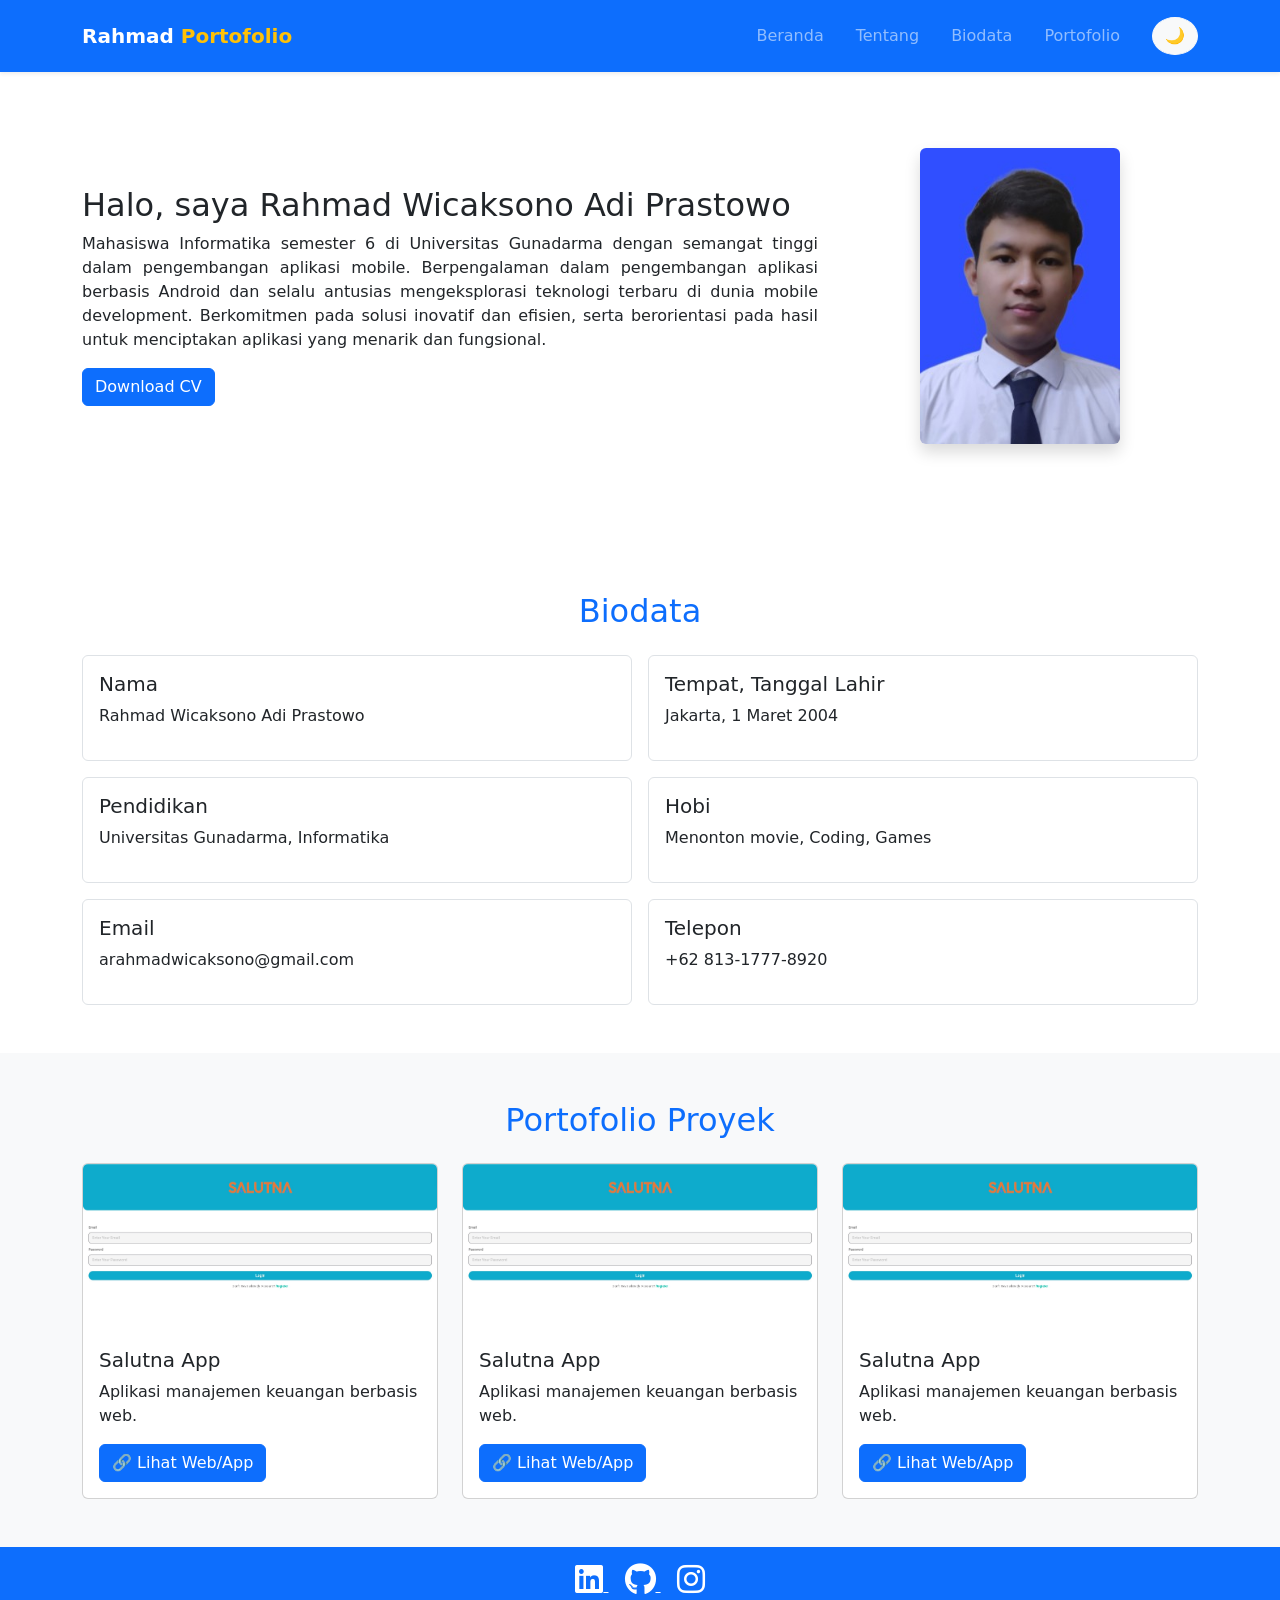
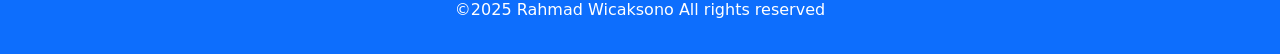
==== commit d6ea2a47: "update" ====
--- a/portofolio.html
+++ b/portofolio.html
@@ -6,27 +6,39 @@
   <title>Profil Biodata - Rahmad</title>
   <link href="https://cdn.jsdelivr.net/npm/bootstrap@5.3.5/dist/css/bootstrap.min.css" rel="stylesheet">
   <link rel="stylesheet" href="style.css">
+  <link href="https://cdnjs.cloudflare.com/ajax/libs/font-awesome/6.0.0-beta3/css/all.min.css" rel="stylesheet">
+
 </head>
 <body>
 
   <!-- Navigasi -->
-  <nav class="navbar navbar-expand-lg navbar-dark bg-primary">
+  <nav class="navbar navbar-expand-lg navbar-dark bg-primary shadow-sm py-3 fixed-top">
     <div class="container">
-      <a class="navbar-brand" href="#">Rahmad Portofolio</a>
+      <a class="navbar-brand fw-bold" href="#">Rahmad<span class="text-warning"> Portofolio</span></a>
       <button class="navbar-toggler" type="button" data-bs-toggle="collapse" data-bs-target="#navbarNav">
         <span class="navbar-toggler-icon"></span>
       </button>
-      <div class="collapse navbar-collapse justify-content-end" id="navbarNav">
-        <ul class="navbar-nav">
-          <li class="nav-item"><a class="nav-link" href="#">Beranda</a></li>
-          <li class="nav-item"><a class="nav-link" href="#about">Tentang</a></li>
-          <li class="nav-item"><a class="nav-link" href="#biodata">Biodata</a></li>
-          <li class="nav-item"><a class="nav-link" href="#portofolio">Portofolio</a></li>
+      
+      <div class="collapse navbar-collapse justify-content-end align-items-center" id="navbarNav">
+        <ul class="navbar-nav mb-2 mb-lg-0">
+          <li class="nav-item">
+            <a class="nav-link mx-2 nav-hover" href="#">Beranda</a>
+          </li>
+          <li class="nav-item">
+            <a class="nav-link mx-2 nav-hover" href="#about">Tentang</a>
+          </li>
+          <li class="nav-item">
+            <a class="nav-link mx-2 nav-hover" href="#biodata">Biodata</a>
+          </li>
+          <li class="nav-item">
+            <a class="nav-link mx-2 nav-hover" href="#portofolio">Portofolio</a>
+          </li>
         </ul>
-        <button id="toggleDark" class="btn btn-outline-light ms-3">🌙</button>
+        <button id="toggleDark" class="btn btn-light ms-3 rounded-circle" title="Toggle Dark Mode">🌙</button>
       </div>
     </div>
   </nav>
+  
 
   <!-- Section About -->
   <section id="about" class="container my-5">
@@ -38,6 +50,7 @@
           Berpengalaman dalam pengembangan aplikasi berbasis Android dan selalu antusias mengeksplorasi teknologi terbaru di dunia mobile development. 
           Berkomitmen pada solusi inovatif dan efisien, serta berorientasi pada hasil untuk menciptakan aplikasi yang menarik dan fungsional.
         </p>
+        <a href="files/Rahmad_Wicaksono_Adi_Prastowo_CV.pdf" class="btn btn-primary" download>Download CV</a>
       </div>
       <div class="col-md-4 text-center">
         <img src="images/Foto Profile.jpg" alt="Foto Profil" class="img-fluid rounded shadow" width="200">
@@ -138,12 +151,6 @@
     </div>
   </section>
   
-
-  <!-- Footer -->
-  <footer class="bg-primary text-white text-center py-3">
-    ©2025 Rahmad Wicaksono All rights reserved
-  </footer>
-
   <!-- Modal 1 -->
   <div class="modal fade" id="projectModal1" tabindex="-1" aria-hidden="true">
     <div class="modal-dialog modal-dialog-centered modal-lg">
@@ -191,6 +198,22 @@
       </div>
     </div>
   </div>
+
+  <!-- Footer -->
+  <footer class="bg-primary text-white text-center py-3">
+    <div>
+      <a href="https://www.linkedin.com/in/rahmadwicaksono" target="_blank" class="text-white me-3">
+        <i class="fab fa-linkedin fa-2x"></i>
+      </a>
+      <a href="https://github.com/nordan91" target="_blank" class="text-white me-3">
+        <i class="fab fa-github fa-2x"></i>
+      </a>
+      <a href="https://www.instagram.com/aditrahmad_" target="_blank" class="text-white">
+        <i class="fab fa-instagram fa-2x"></i>
+      </a>
+    </div>
+    <p>©2025 Rahmad Wicaksono All rights reserved</p>
+  </footer>
 
   <!-- Bootstrap JS -->
   <script src="https://cdn.jsdelivr.net/npm/bootstrap@5.3.5/dist/js/bootstrap.bundle.min.js"></script>
--- a/style.css
+++ b/style.css
@@ -1,4 +1,3 @@
-/* Dark Mode Styles */
 body.dark-mode {
   background-color: #121212;
   color: #e0e0e0;
@@ -50,4 +49,46 @@
 
 .text-justify {
   text-align: justify;
-}+}
+
+.nav-link.nav-hover {
+  position: relative;
+  transition: color 0.3s;
+}
+
+.nav-link.nav-hover::after {
+  content: '';
+  position: absolute;
+  width: 0%;
+  height: 2px;
+  left: 0;
+  bottom: 0;
+  background-color: #ffc107; /* warna kuning Bootstrap (warning) */
+  transition: width 0.3s;
+}
+
+.nav-link.nav-hover:hover::after {
+  width: 100%;
+}
+
+.nav-link.nav-hover:hover {
+  color: #ffc107 !important;
+}
+
+.navbar.bg-primary {
+  background-color: rgba(13, 110, 253, 0.9); /* primary + opacity */
+  backdrop-filter: blur(8px);
+}
+
+#about {
+  padding-top: 100px;
+}
+
+#biodata {
+  padding-top: 100px;
+}
+
+#about img:hover {
+  transform: scale(1.05);
+  transition: 0.3s ease;
+}
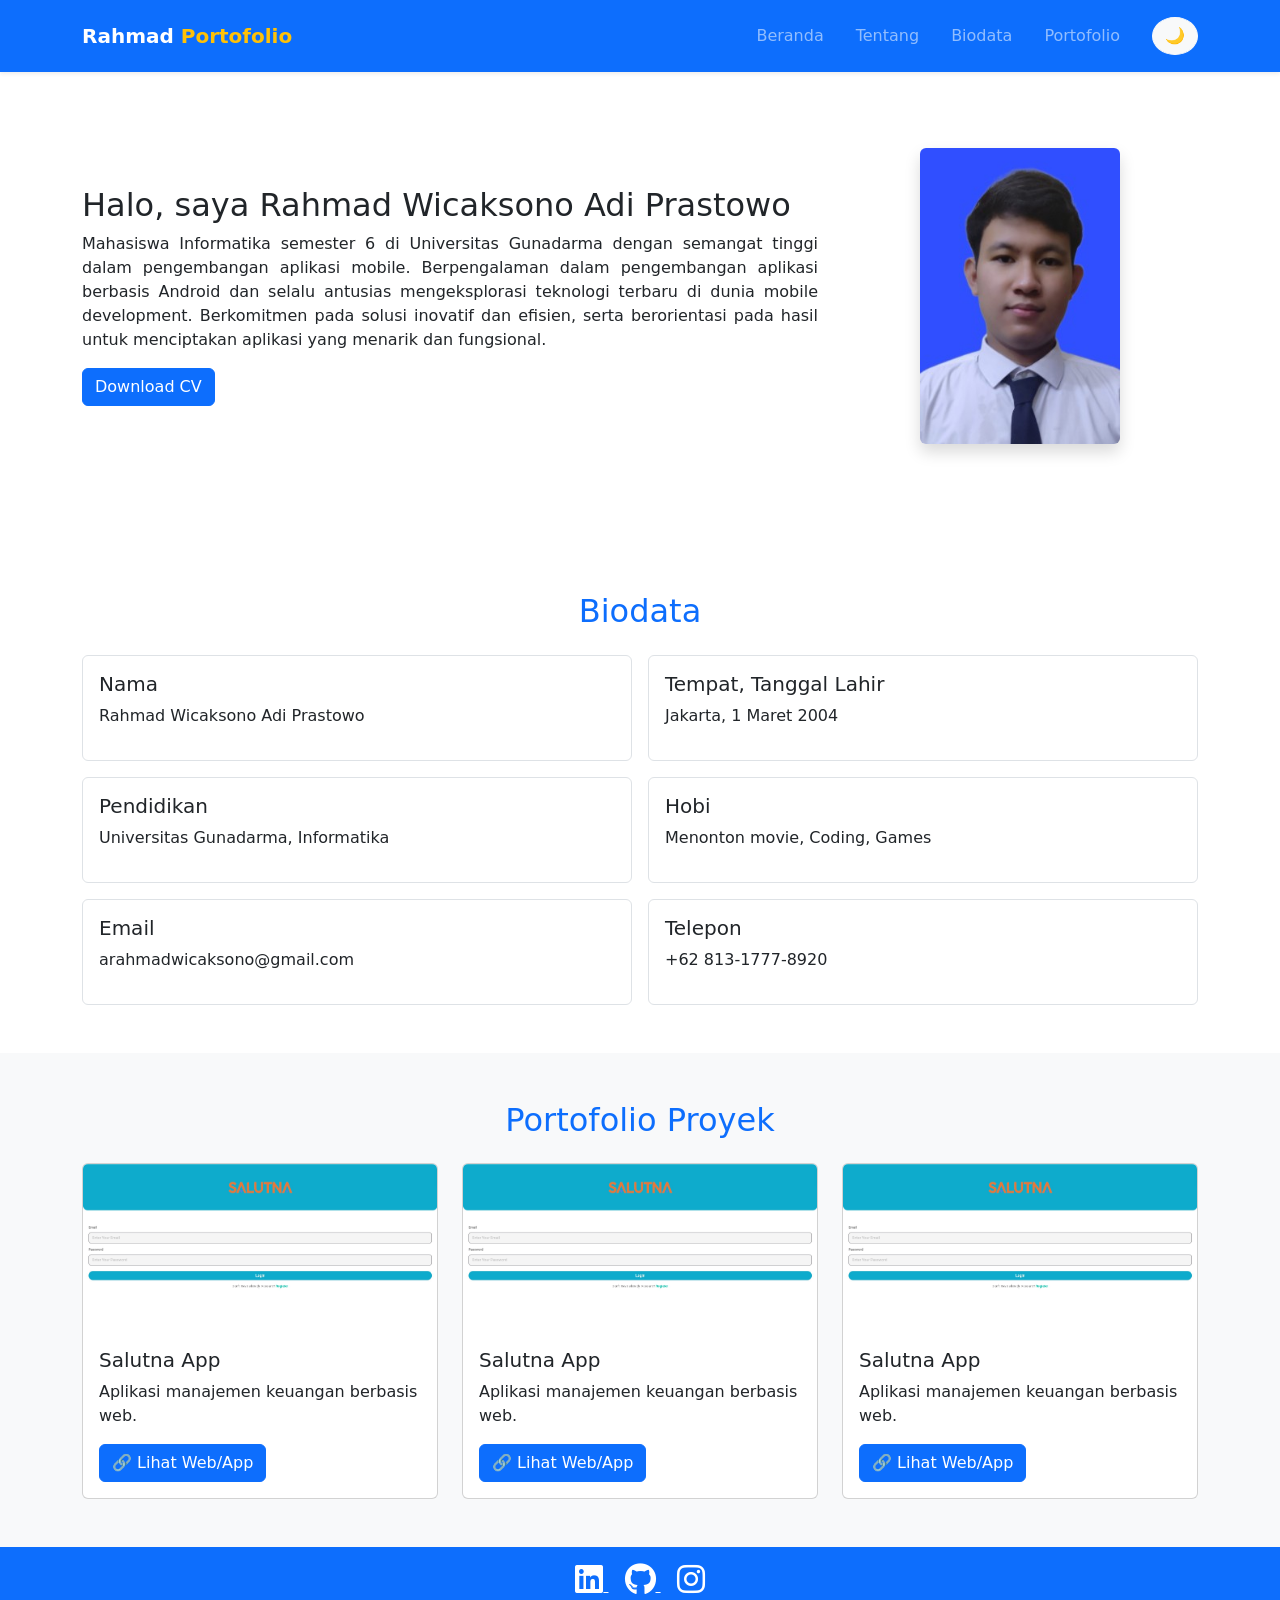
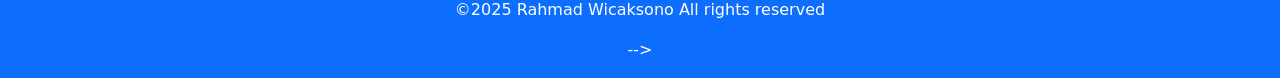
==== commit 37be82bc: "update" ====
--- a/portofolio.html
+++ b/portofolio.html
@@ -213,7 +213,7 @@
       </a>
     </div>
     <p>©2025 Rahmad Wicaksono All rights reserved</p>
-  </footer>
+  <!-- </footer>
 
   <!-- Bootstrap JS -->
   <script src="https://cdn.jsdelivr.net/npm/bootstrap@5.3.5/dist/js/bootstrap.bundle.min.js"></script>
@@ -225,4 +225,4 @@
     });
   </script>  
 </body>
-</html>
+</html> -->
